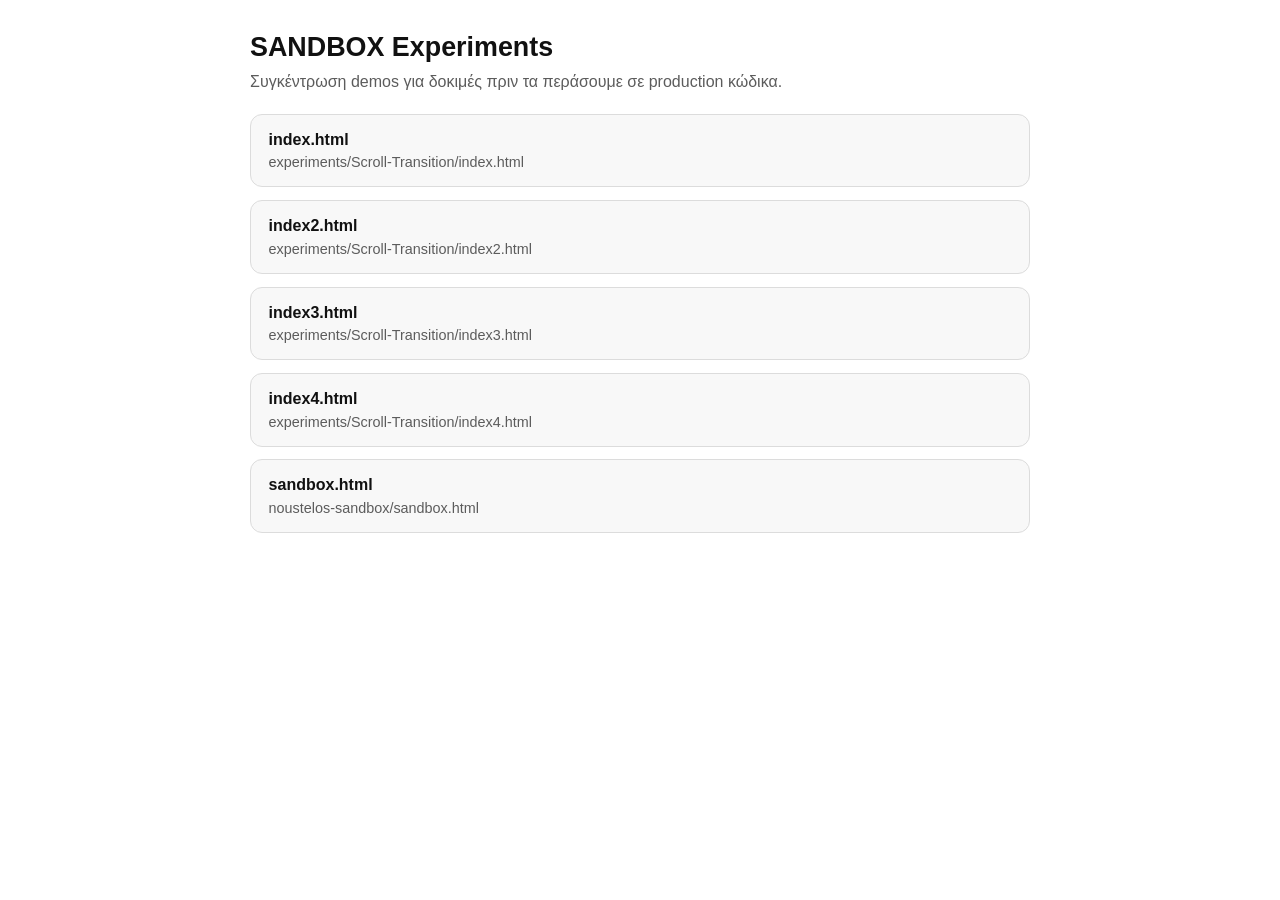
==== noustelos-sandbox/index.html @ c10371f7 "Initial commit" ====
<!doctype html>
<html lang="el">
  <head>
    <meta charset="UTF-8" />
    <meta name="viewport" content="width=device-width, initial-scale=1.0" />
    <title>SANDBOX Experiments</title>
    <style>
      :root {
        --bg: #ffffff;
        --text: #111111;
        --muted: #5c5c5c;
        --line: #dcdcdc;
        --link-bg: #f8f8f8;
        --link-hover: #efefef;
      }

      * {
        box-sizing: border-box;
      }

      html,
      body {
        margin: 0;
        width: 100%;
        min-height: 100%;
      }

      body {
        background: var(--bg);
        color: var(--text);
        font-family: "IBM Plex Sans", "Segoe UI", Arial, sans-serif;
        display: grid;
        place-items: center;
        padding: 2rem;
      }

      .home {
        width: min(780px, 100%);
      }

      h1 {
        margin: 0;
        font-size: clamp(1.3rem, 2.1vw, 1.8rem);
      }

      p {
        margin: 0.65rem 0 1.4rem;
        color: var(--muted);
      }

      .links {
        display: grid;
        gap: 0.8rem;
      }

      a {
        display: block;
        text-decoration: none;
        color: inherit;
        background: var(--link-bg);
        border: 1px solid var(--line);
        border-radius: 12px;
        padding: 1rem 1.1rem;
        transition: background 180ms ease, transform 180ms ease;
      }

      a:hover {
        background: var(--link-hover);
        transform: translateY(-1px);
      }

      .label {
        display: block;
        font-weight: 600;
      }

      .path {
        display: block;
        margin-top: 0.35rem;
        color: var(--muted);
        font-size: 0.9rem;
      }
    </style>
  </head>
  <body>
    <main class="home">
      <h1>SANDBOX Experiments</h1>
      <p>Συγκέντρωση demos για δοκιμές πριν τα περάσουμε σε production κώδικα.</p>

      <section class="links">
        <a href="../experiments/Scroll-Transition/index.html">
          <span class="label">index.html</span>
          <span class="path">experiments/Scroll-Transition/index.html</span>
        </a>

        <a href="../experiments/Scroll-Transition/index2.html">
          <span class="label">index2.html</span>
          <span class="path">experiments/Scroll-Transition/index2.html</span>
        </a>

        <a href="../experiments/Scroll-Transition/index3.html">
          <span class="label">index3.html</span>
          <span class="path">experiments/Scroll-Transition/index3.html</span>
        </a>

        <a href="../experiments/Scroll-Transition/index4.html">
          <span class="label">index4.html</span>
          <span class="path">experiments/Scroll-Transition/index4.html</span>
        </a>

        <a href="./sandbox.html">
          <span class="label">sandbox.html</span>
          <span class="path">noustelos-sandbox/sandbox.html</span>
        </a>
      </section>
    </main>
  </body>
</html>
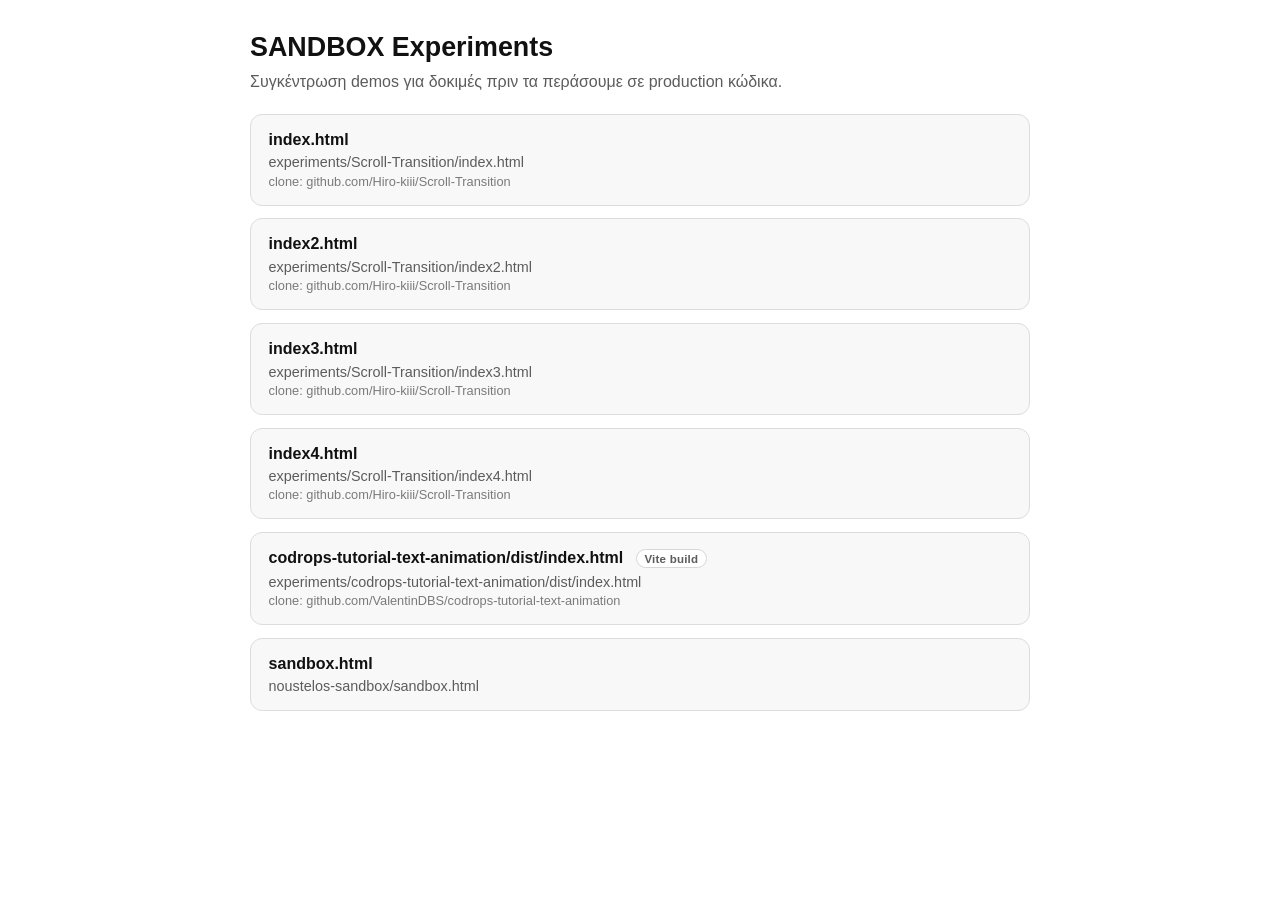
==== commit 8ad38080: "Add codrops experiment and annotate homepage sources" ====
--- a/noustelos-sandbox/index.html
+++ b/noustelos-sandbox/index.html
@@ -74,11 +74,32 @@
         font-weight: 600;
       }
 
+      .badge {
+        display: inline-block;
+        margin-left: 0.5rem;
+        padding: 0.15rem 0.48rem;
+        border-radius: 999px;
+        border: 1px solid #d7d7d7;
+        background: #ffffff;
+        color: #5c5c5c;
+        font-size: 0.72rem;
+        font-weight: 600;
+        letter-spacing: 0.02em;
+        vertical-align: middle;
+      }
+
       .path {
         display: block;
         margin-top: 0.35rem;
         color: var(--muted);
         font-size: 0.9rem;
+      }
+
+      .repo {
+        display: block;
+        margin-top: 0.2rem;
+        color: #7a7a7a;
+        font-size: 0.8rem;
       }
     </style>
   </head>
@@ -91,21 +112,31 @@
         <a href="../experiments/Scroll-Transition/index.html">
           <span class="label">index.html</span>
           <span class="path">experiments/Scroll-Transition/index.html</span>
+          <span class="repo">clone: github.com/Hiro-kiii/Scroll-Transition</span>
         </a>
 
         <a href="../experiments/Scroll-Transition/index2.html">
           <span class="label">index2.html</span>
           <span class="path">experiments/Scroll-Transition/index2.html</span>
+          <span class="repo">clone: github.com/Hiro-kiii/Scroll-Transition</span>
         </a>
 
         <a href="../experiments/Scroll-Transition/index3.html">
           <span class="label">index3.html</span>
           <span class="path">experiments/Scroll-Transition/index3.html</span>
+          <span class="repo">clone: github.com/Hiro-kiii/Scroll-Transition</span>
         </a>
 
         <a href="../experiments/Scroll-Transition/index4.html">
           <span class="label">index4.html</span>
           <span class="path">experiments/Scroll-Transition/index4.html</span>
+          <span class="repo">clone: github.com/Hiro-kiii/Scroll-Transition</span>
+        </a>
+
+        <a href="../experiments/codrops-tutorial-text-animation/dist/index.html">
+          <span class="label">codrops-tutorial-text-animation/dist/index.html <span class="badge">Vite build</span></span>
+          <span class="path">experiments/codrops-tutorial-text-animation/dist/index.html</span>
+          <span class="repo">clone: github.com/ValentinDBS/codrops-tutorial-text-animation</span>
         </a>
 
         <a href="./sandbox.html">
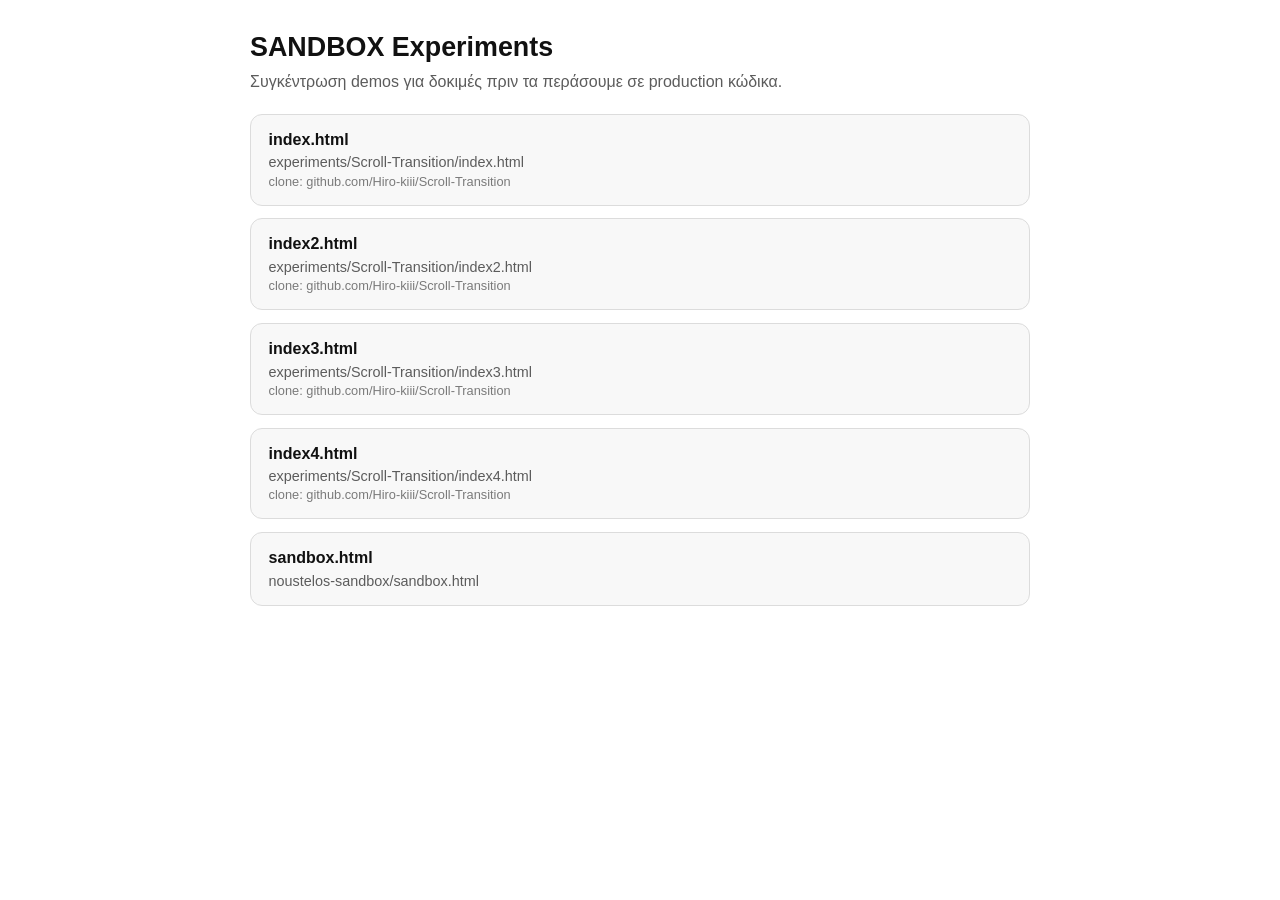
==== commit 2a110b14: "Remove codrops Vite experiment and clean homepage links" ====
--- a/noustelos-sandbox/index.html
+++ b/noustelos-sandbox/index.html
@@ -74,20 +74,6 @@
         font-weight: 600;
       }
 
-      .badge {
-        display: inline-block;
-        margin-left: 0.5rem;
-        padding: 0.15rem 0.48rem;
-        border-radius: 999px;
-        border: 1px solid #d7d7d7;
-        background: #ffffff;
-        color: #5c5c5c;
-        font-size: 0.72rem;
-        font-weight: 600;
-        letter-spacing: 0.02em;
-        vertical-align: middle;
-      }
-
       .path {
         display: block;
         margin-top: 0.35rem;
@@ -133,12 +119,6 @@
           <span class="repo">clone: github.com/Hiro-kiii/Scroll-Transition</span>
         </a>
 
-        <a href="../experiments/codrops-tutorial-text-animation/dist/index.html">
-          <span class="label">codrops-tutorial-text-animation/dist/index.html <span class="badge">Vite build</span></span>
-          <span class="path">experiments/codrops-tutorial-text-animation/dist/index.html</span>
-          <span class="repo">clone: github.com/ValentinDBS/codrops-tutorial-text-animation</span>
-        </a>
-
         <a href="./sandbox.html">
           <span class="label">sandbox.html</span>
           <span class="path">noustelos-sandbox/sandbox.html</span>
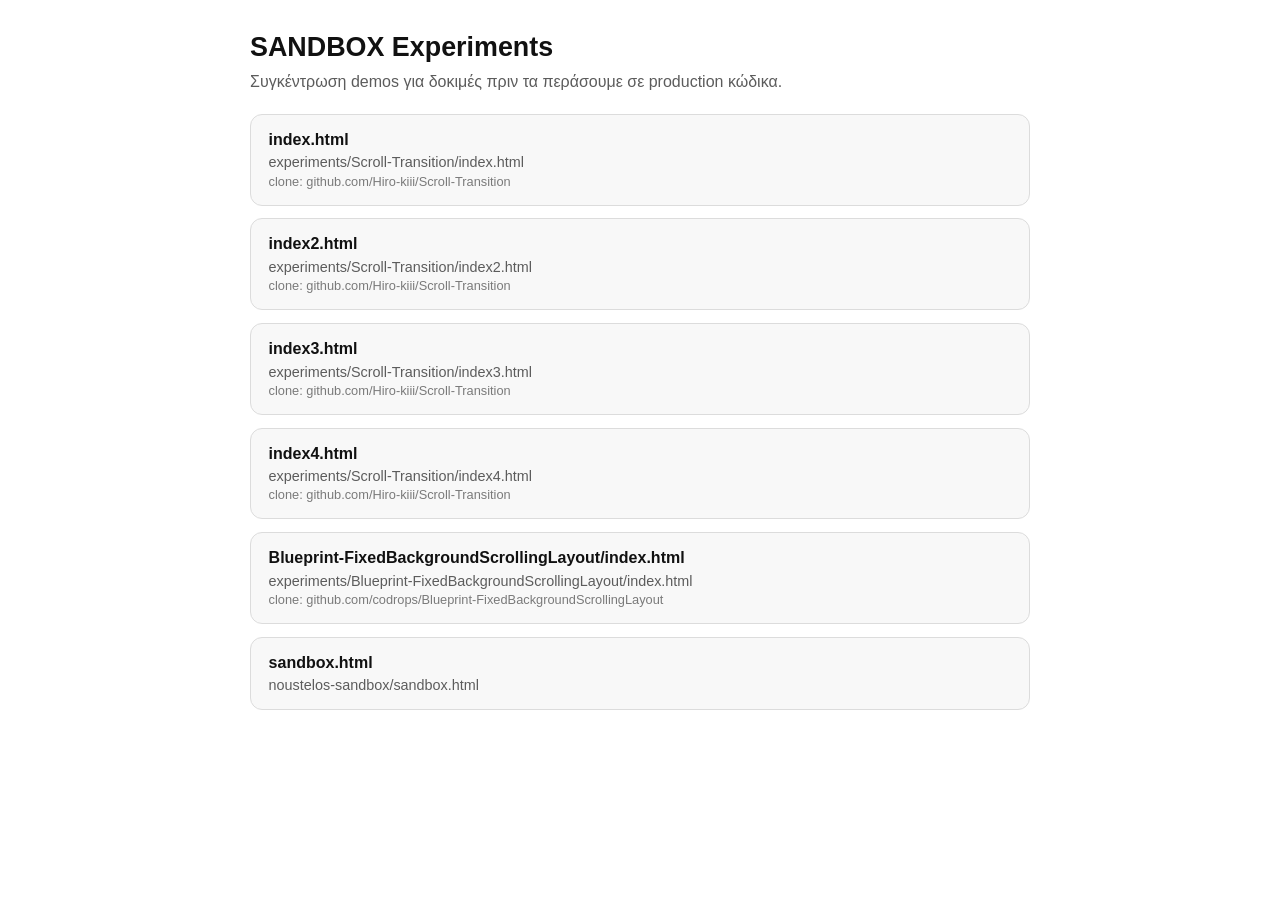
==== commit 14155d7a: "Add Blueprint fixed background experiment and homepage links" ====
--- a/noustelos-sandbox/index.html
+++ b/noustelos-sandbox/index.html
@@ -119,6 +119,12 @@
           <span class="repo">clone: github.com/Hiro-kiii/Scroll-Transition</span>
         </a>
 
+        <a href="../experiments/Blueprint-FixedBackgroundScrollingLayout/index.html">
+          <span class="label">Blueprint-FixedBackgroundScrollingLayout/index.html</span>
+          <span class="path">experiments/Blueprint-FixedBackgroundScrollingLayout/index.html</span>
+          <span class="repo">clone: github.com/codrops/Blueprint-FixedBackgroundScrollingLayout</span>
+        </a>
+
         <a href="./sandbox.html">
           <span class="label">sandbox.html</span>
           <span class="path">noustelos-sandbox/sandbox.html</span>
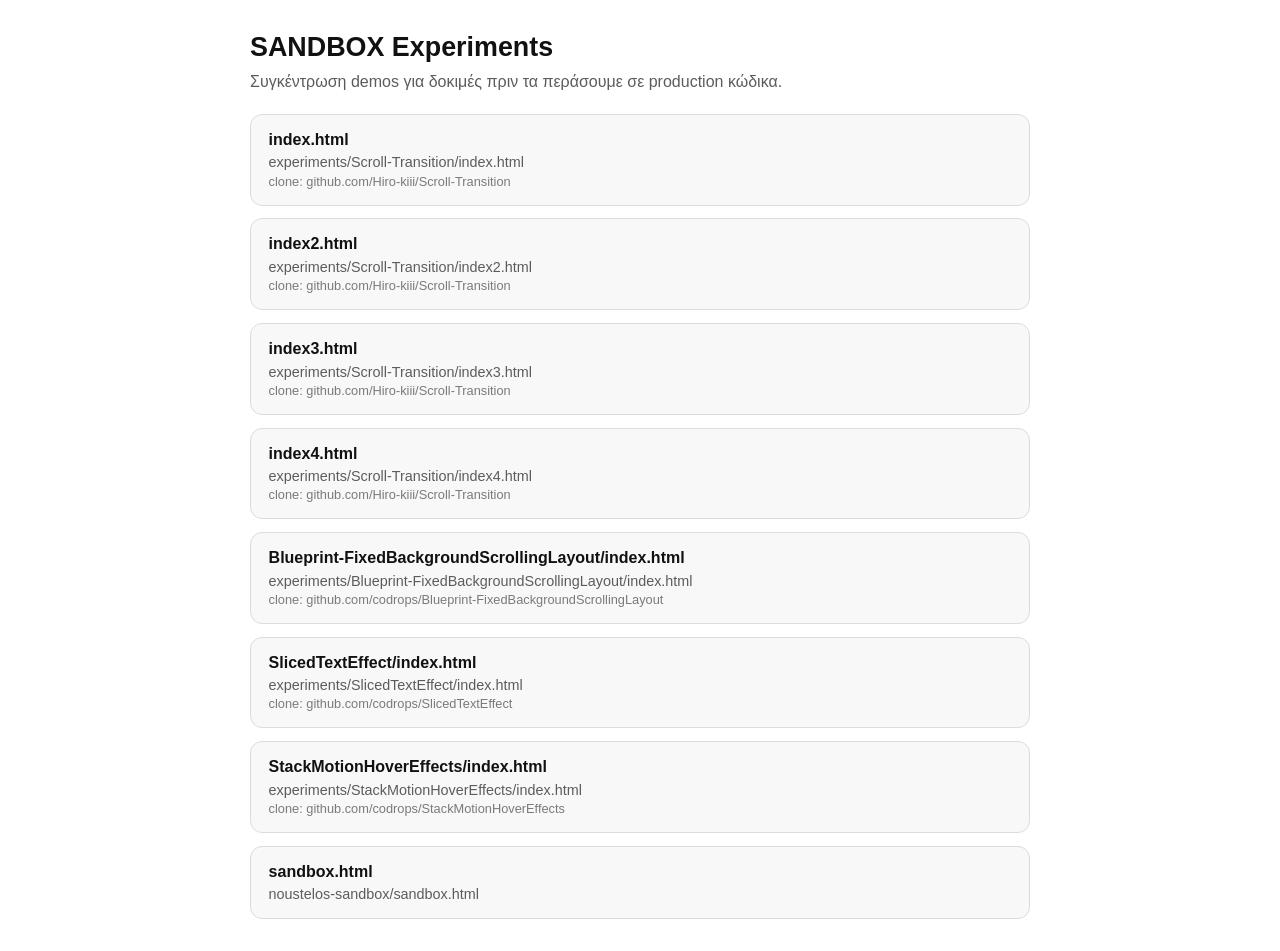
==== commit 68664811: "Add SlicedTextEffect and StackMotionHoverEffects experiments" ====
--- a/noustelos-sandbox/index.html
+++ b/noustelos-sandbox/index.html
@@ -125,6 +125,18 @@
           <span class="repo">clone: github.com/codrops/Blueprint-FixedBackgroundScrollingLayout</span>
         </a>
 
+        <a href="../experiments/SlicedTextEffect/index.html">
+          <span class="label">SlicedTextEffect/index.html</span>
+          <span class="path">experiments/SlicedTextEffect/index.html</span>
+          <span class="repo">clone: github.com/codrops/SlicedTextEffect</span>
+        </a>
+
+        <a href="../experiments/StackMotionHoverEffects/index.html">
+          <span class="label">StackMotionHoverEffects/index.html</span>
+          <span class="path">experiments/StackMotionHoverEffects/index.html</span>
+          <span class="repo">clone: github.com/codrops/StackMotionHoverEffects</span>
+        </a>
+
         <a href="./sandbox.html">
           <span class="label">sandbox.html</span>
           <span class="path">noustelos-sandbox/sandbox.html</span>
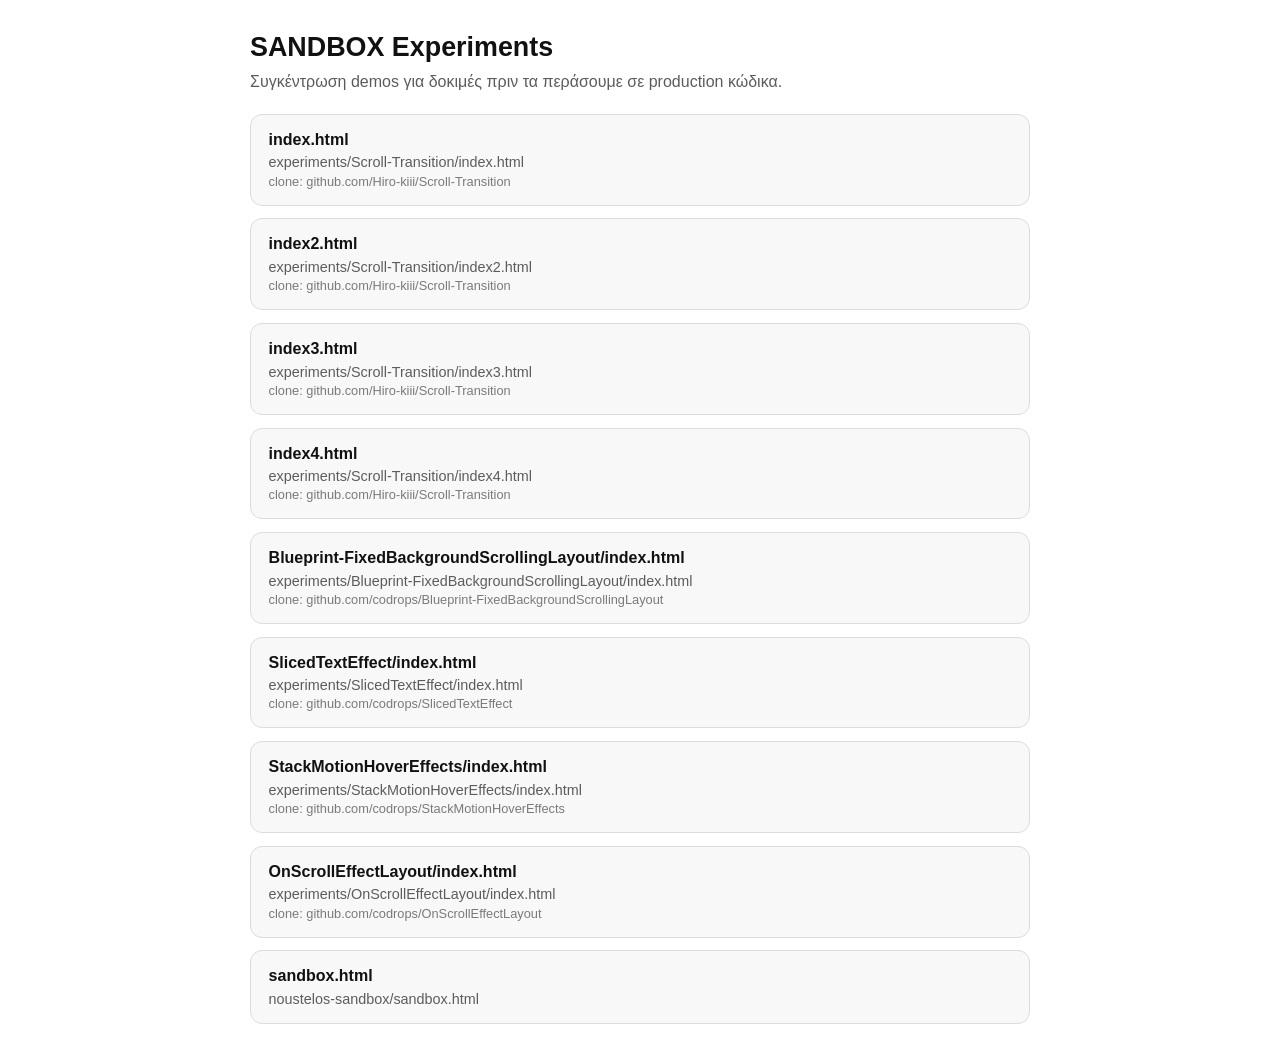
==== commit 617554c6: "Add OnScrollEffectLayout experiment and homepage links" ====
--- a/noustelos-sandbox/index.html
+++ b/noustelos-sandbox/index.html
@@ -137,6 +137,12 @@
           <span class="repo">clone: github.com/codrops/StackMotionHoverEffects</span>
         </a>
 
+        <a href="../experiments/OnScrollEffectLayout/index.html">
+          <span class="label">OnScrollEffectLayout/index.html</span>
+          <span class="path">experiments/OnScrollEffectLayout/index.html</span>
+          <span class="repo">clone: github.com/codrops/OnScrollEffectLayout</span>
+        </a>
+
         <a href="./sandbox.html">
           <span class="label">sandbox.html</span>
           <span class="path">noustelos-sandbox/sandbox.html</span>
